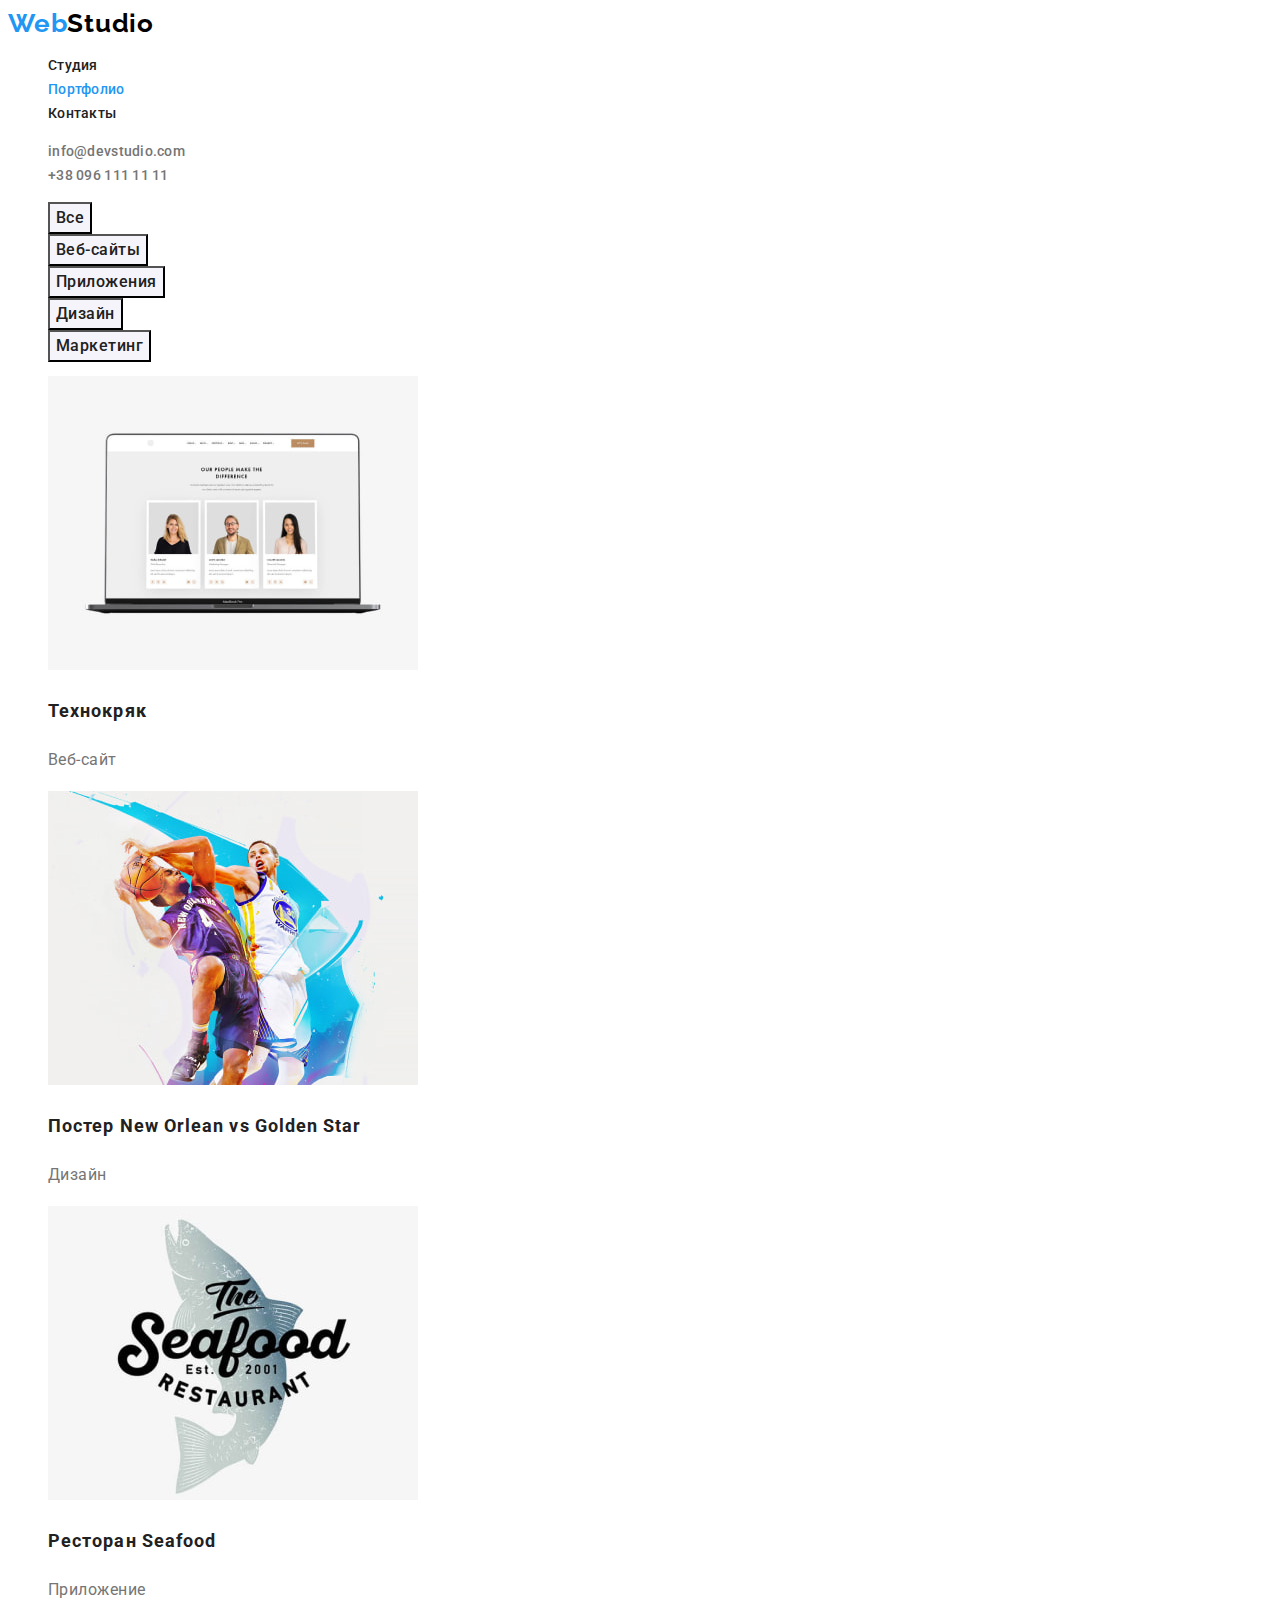
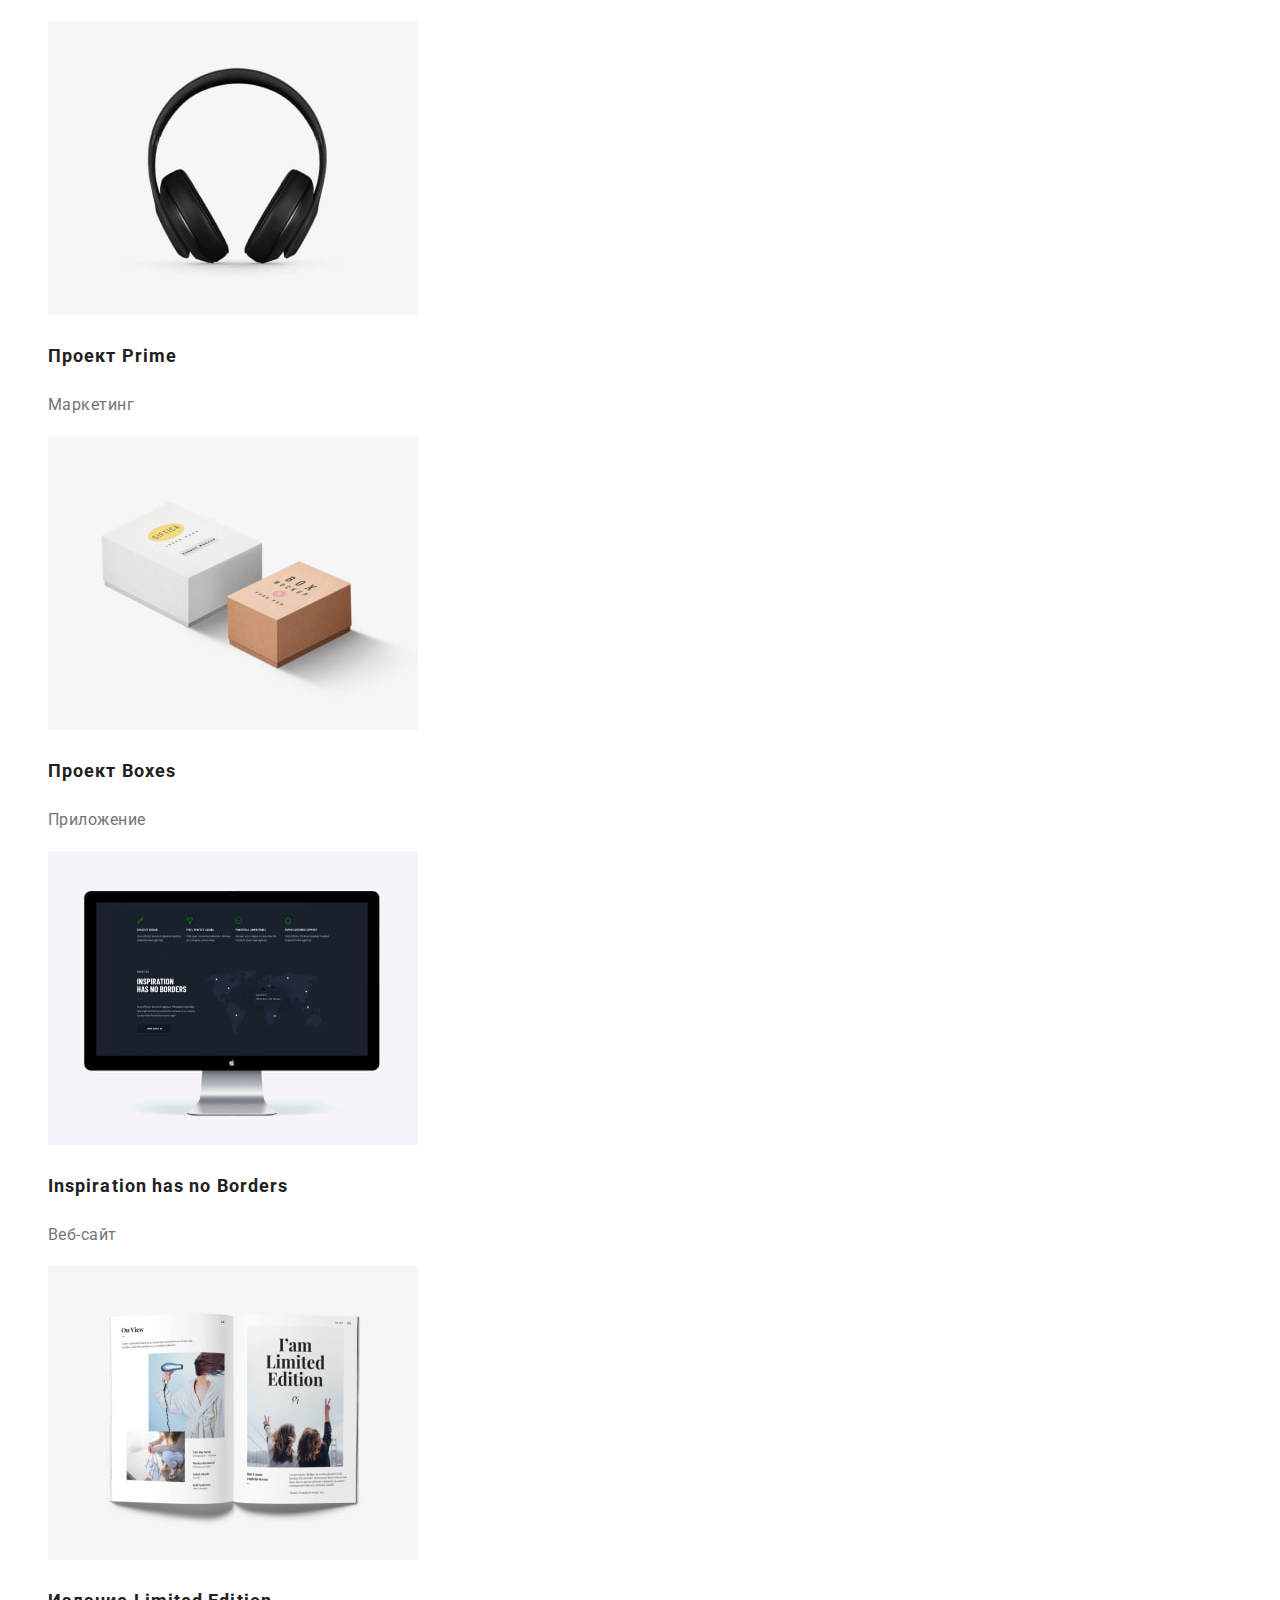
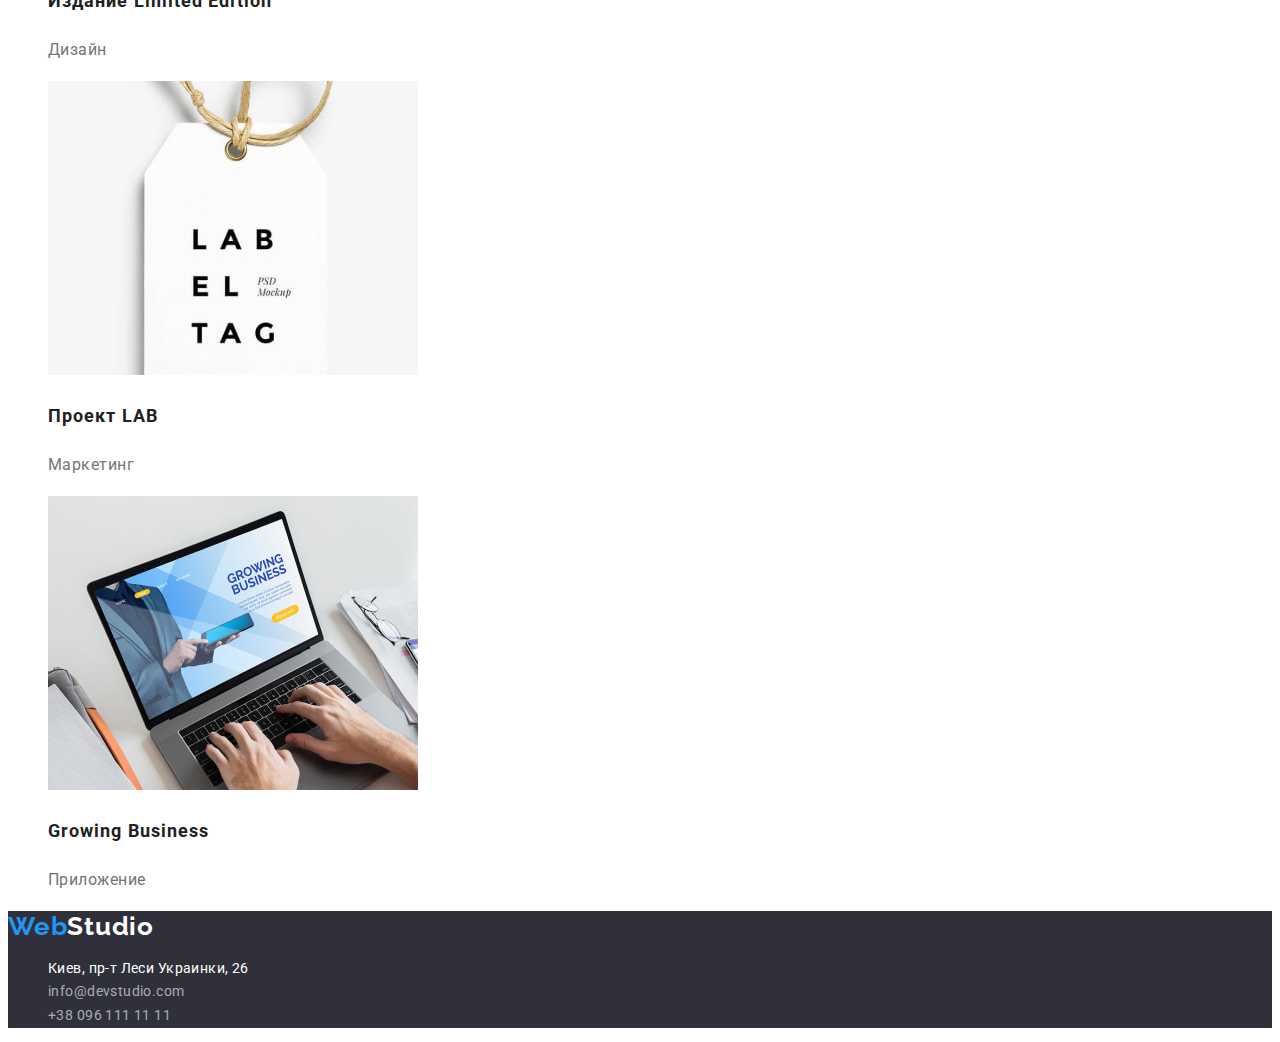
==== portfolio.html @ 1bd4aef1 "Initial commit" ====
<!DOCTYPE html>
<html lang="ru">
  <head>
    <meta charset="UTF-8" />
    <meta http-equiv="X-UA-Compatible" content="IE=edge" />
    <meta name="viewport" content="width=device-width, initial-scale=1.0" />
    <title>WebStudio</title>

    <!-- fonts start -->
    <link rel="preconnect" href="https://fonts.googleapis.com" />
    <link rel="preconnect" href="https://fonts.gstatic.com" crossorigin />
    <link
      href="https://fonts.googleapis.com/css2?family=Raleway:wght@700&family=Roboto:wght@400;500;700;900&display=swap"
      rel="stylesheet"
    />
    <!-- fonts end -->

    <!-- styles start -->
    <link rel="stylesheet" href="./css/styles.css" />
    <!-- styles end -->
  </head>
  <body>
    <!-- Section Header -->

    <header class="page-header">
      <nav class="header-nav">
        <a class="logo link" href="./index.html" lang="en"
          >Web<span class="studio-header">Studio</span></a
        >
        <ul class="header-list list">
          <li><a class="header-link link" href="./index.html">Студия</a></li>
          <li><a class="header-link current link" href="#">Портфолио</a></li>
          <li><a class="header-link link" href="">Контакты</a></li>
        </ul>
      </nav>
      <ul class="contacts list">
        <li>
          <a class="contacts-header link" href="mailto:info@devstudio.com">info@devstudio.com</a>
        </li>
        <li><a class="contacts-header link" href="tel:+380961111111">+38 096 111 11 11</a></li>
      </ul>
    </header>

    <!-- Main -->

    <main>
      <section class="section-portfolio">
        <h1 class="portfolio-title" hidden>Portfolio</h1>
        <ul class="list">
          <li><button class="portfolio-btn link" type="button">Все</button></li>
          <li><button class="portfolio-btn link" type="button">Веб-сайты</button></li>
          <li><button class="portfolio-btn link" type="button">Приложения</button></li>
          <li><button class="portfolio-btn link" type="button">Дизайн</button></li>
          <li><button class="portfolio-btn link" type="button">Маркетинг</button></li>
        </ul>
        <ul class="list">
          <li>
            <a class="link list" href="" target="_blank" rel="noopener noreferrer">
              <img  
                src="./images/portfolio/portfolio-1.jpg"
                alt="ноутбук с открытым веб-сайтом на котором изображено портфолио трех людей"
                width="370"
                height="294"
              />
              <h2 class="project-name">Технокряк</h2>
              <p class="project-type">Веб-сайт</p>
            </a>
          </li>
          <li>
            <a class="link" href="" target="_blank" rel="noopener noreferrer">
              <img
                src="./images/portfolio/portfolio-2.jpg"
                alt="два игрока в баскетбол: один из команди голден стейт, второй из команды нью орлеан"
              />
              <h2 class="project-name">Постер <span lang="en">New Orlean vs Golden Star</span></h2>
              <p class="project-type" >Дизайн</p>
            </a>
          </li>
          <li>
            <a class="link" href="" target="_blank" rel="noopener noreferrer">
              <img
                src="./images/portfolio/portfolio-3.jpg"
                alt="емблема ресторана сифуд - это рыбы с нанесеной на ней надписью сифуд и датой создания ресторана - 2001 год"
                width="370"
                height="294"
              />
              <h2 class="project-name">Ресторан <span lang="en">Seafood</span></h2>
              <p class="project-type" >Приложение</p>
            </a>
          </li>
          <li>
            <a class="link" href="" target="_blank" rel="noopener noreferrer">
              <img src="./images/portfolio/portfolio-4.jpg" alt="черные наушники закрытого типа" />
              <h2 class="project-name">Проект <span lang="en">Prime</span></h2>
              <p class="project-type" >Маркетинг</p>
            </a>
          </li>
          <li>
            <a class="link" href="">
              <img
                src="./images/portfolio/portfolio-5.jpg"
                alt="две корбки разных размеров с надписью: коробка поменьше - коричневого цвета, коробка побольше - белового цвета"
                width="370"
                height="294"
              />
              <h2 class="project-name">Проект <span lang="en">Boxes</span></h2>
              <p class="project-type" >Приложение</p>
            </a>
          </li>
          <li>
            <a class="link" href="" target="_blank" rel="noopener noreferrer">
              <img
                src="./images/portfolio/portfolio-6.jpg"
                alt="аймак с открытым веб-сайтом"
                width="370"
                height="294"
              />
              <h2 class="project-name" lang="en">Inspiration has no Borders</h2>
              <p class="project-type" >Веб-сайт</p>
            </a>
          </li>
          <li>
            <a class="link" href="" target="_blank" rel="noopener noreferrer">
              <img
                src="./images/portfolio/portfolio-7.jpg"
                alt="разворот кники на которой есть текст и картинки"
                width="370"
                height="294"
              />
              <h2 class="project-name">Издание <span lang="en">Limited Edition</span></h2>
              <p class="project-type" >Дизайн</p>
            </a>
          </li>
          <li>
            <a class="link" href="" target="_blank" rel="noopener noreferrer">
              <img src="./images/portfolio/portfolio-8.jpg" alt="лейбл" width="370" height="294" />
              <h2 class="project-name">Проект <span lang="en">LAB</span></h2>
              <p class="project-type" >Маркетинг</p>
            </a>
          </li>
          <li>
            <a class="link" href="" target="_blank" rel="noopener noreferrer">
              <img
                src="./images/portfolio/portfolio-9.jpg"
                alt="человек работает на ноутбуке с открытым веб-сайтом"
                width="370"
                height="294"
              />
              <h2 class="project-name" lang="en">Growing Business</h2>
              <p class="project-type" >Приложение</p>
            </a>
          </li>
        </ul>
      </section>
    </main>

    <!--Section Footer -->

    <footer class="page-footer">
      <a class="logo link" href="./index.html">Web<span class="studio-footer">Studio</span></a>
      <address class="company-address">
        <ul class="list">
          <li>
            <a
              class="main-address contacts-footer link"
              href="https://goo.gl/maps/qAztw9pVadm1YtcE8"
              target="_blank"
              rel="noopener noreferrer"
              >Киев, пр-т Леси Украинки, 26</a
            >
          </li>
          <li>
            <a class="contacts-footer link" href="mailto:info@devstudio.com">info@devstudio.com</a>
          </li>
          <li><a class="contacts-footer link" href="tel:+380961111111">+38 096 111 11 11</a></li>
        </ul>
      </address>
    </footer>
  </body>
</html>
---- css/styles.css ----
:root{

    /* fonts */

    --main-font: "Roboto";
    --secondary-font: "Raleway";

    /* text colors */

    --primary-text-color:#757575;
    --secondary-text-color: #212121;
    --decoration-text-color:#2196F3;
    --studio-header-color:#000000;
    --light-text-color:#ffffff;
    --contacts-text-color:rgba(255, 255, 255, 0.6);
    
    /* background colors */
    --main-ligt-bg-color: #ffffff;
    --main-darck-bg-color:#2F303A;
    --btn-bg-color: #2196F3;
    --hover-btn-bg-color: #188CE8;
    --secondary-bg-color:#F5F4FA;

     /* others */
   
}

body {
    font-family: var(--main-font), sans-serif;
    font-size: 14px;
    line-height: 1.71;
    color: var(--primary-text-color);
    }

/* common styles start */

.link {
    text-decoration: none;
}

.list {
    list-style: none;
}

.company-address{
    font-style: inherit;
}

/* common styles end */

/* Section Header */

.logo {
    font-family: var(--secondary-font), sans-serif;
    font-weight: 700;
    font-size: 26px;
    line-height: 1.19;      
    letter-spacing: 0.03em; 
    color: var(--decoration-text-color);
}

.studio-header {
    color: var(--studio-header-color);
}

.header-link{
    font-weight: 500;
    line-height: 1.14;
    letter-spacing: 0.02em;
    color: var(--secondary-text-color);
}

.current {
    color: var(--decoration-text-color);
}

.header-link:hover,
.header-link:focus{
    color: var(--decoration-text-color);
}

.contacts-header {
    font-weight: 500;
    line-height: 1.19;
    letter-spacing: 0.02em;
    color: inherit;
}

.contacts-header:hover,
.contacts-header:focus{
    color: var(--decoration-text-color);
}

/* Section Hero */

.hero {
    background-color: var(--main-darck-bg-color);
}

.hero-title {
    font-weight: 900;
    font-size: 44px;
    line-height: 1.36;
    text-align: center;
    letter-spacing: 0.06em;
    text-transform: uppercase;
    color: var(--light-text-color)
    }

.hero-btn {
    font-family: inherit;
    font-weight: 700;
    font-size: 16px;
    line-height: 1.88;
    display: flex;
    letter-spacing: 0.06em;
    color: var(--light-text-color);
    background-color: var(--btn-bg-color);
    cursor: pointer;
}

.hero-btn:hover,
.hero-btn:focus {
    background-color: var(--hover-btn-bg-color);
}

/* Sections */

.section-title {
    font-weight: 700;
    font-size: 36px;
    line-height: 1.17;
    text-align: center;
    letter-spacing: 0.03em;
    color: var(--secondary-text-color);
}

/* Sections Feature */

.feature-title {
    font-weight: 700;
    font-size: inherit;
    line-height: 1.14;
    letter-spacing: 0.03em;
    text-transform: uppercase;
    color: var(--secondary-text-color);
}

.feature-description {
    letter-spacing: 0.03em;
}

/* Secteaon Team */

.section-team {
    background-color: var(--secondary-bg-color);
}

.team-member {
    background-color: var(--main-ligt-bg-color);
}

.member-name {
    font-weight: 500;
    font-size: 16px;
    line-height: 1.19;  
    text-align: center;
    letter-spacing: 0.03em;
    color: var(--secondary-text-color);
}

.member-position {
    font-size: 16px;
    line-height: 1.19;
    text-align: center;
    letter-spacing: 0.03em;
}

/* Section Portfolio */

.portfolio-btn {
    font-family: inherit;
    font-weight: 500;
    font-size: 16px;
    line-height: 1.63;
    text-align: center;
    letter-spacing: 0.03em;
    color: var(--secondary-text-color);
    background-color: var(--secondary-bg-color);
    cursor: pointer;
}

.portfolio-btn:hover,
.portfolio-btn:focus {
    color: var(--light-text-color);
    background-color: var(--btn-bg-color);
}

.project-name{
    font-weight: 700;
    font-size: 18px;
    line-height: 2.0;
    letter-spacing: 0.06em;
    color: var(--secondary-text-color);
}

.project-type {
    font-size: 16px;
    line-height: 1.88;     
    letter-spacing: 0.03em;
    color: var(--primary-text-color);
    }




/* Section Footer */

.page-footer{
background-color: var(--main-darck-bg-color);
}

.studio-footer {
    color: var(--light-text-color);
}

.list .main-address{
    color: var(--light-text-color);
}

.contacts-footer{
    letter-spacing: 0.03em;
    color: var(--contacts-text-color);
}

.contacts-footer:hover,
.contacts-footer:focus{
    color: var(--decoration-text-color);
}
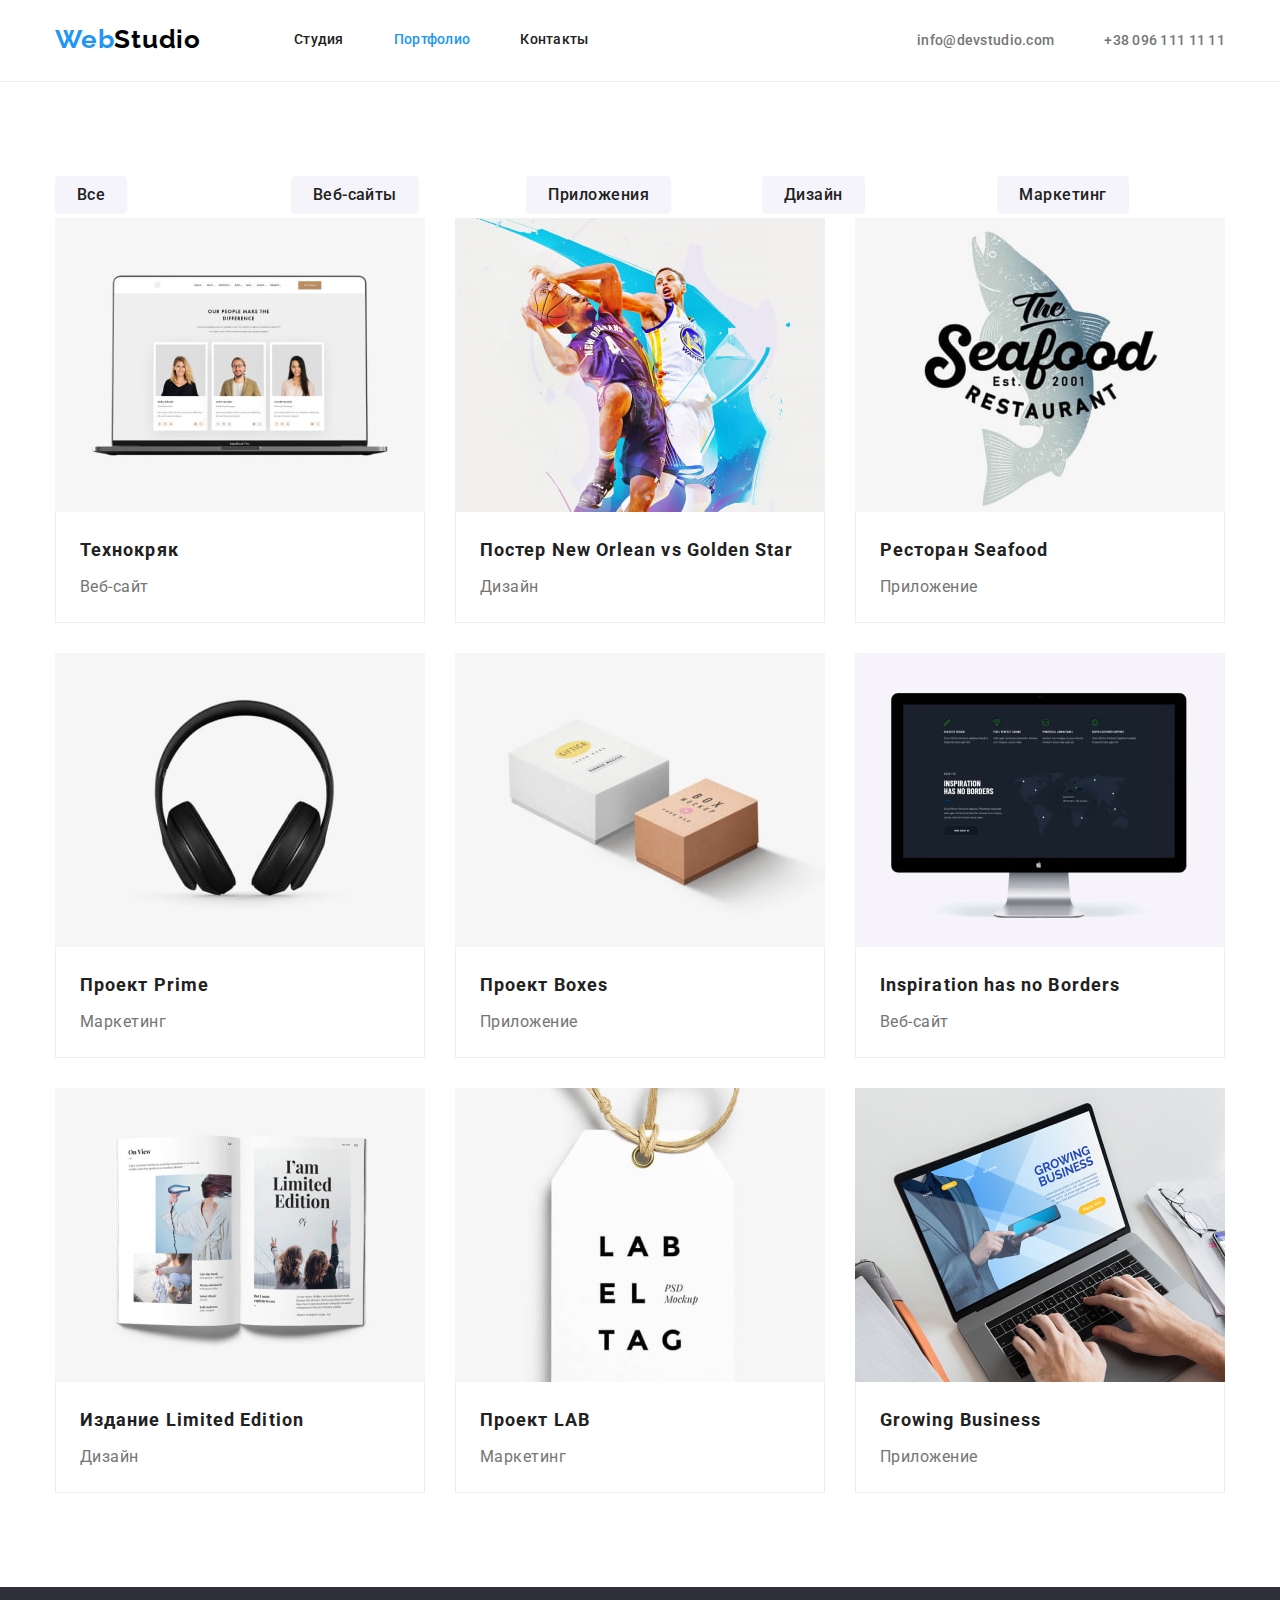
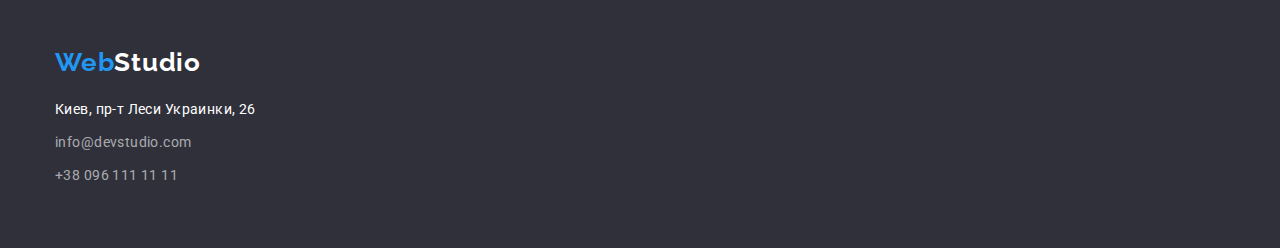
==== commit ff6d80dd: "стилізував блоки веб-сторінок" ====
--- a/portfolio.html
+++ b/portfolio.html
@@ -15,6 +15,15 @@
     />
     <!-- fonts end -->
 
+    <!-- normalize styles start -->
+
+    <link
+      rel="stylesheet"
+      href="https://cdnjs.cloudflare.com/ajax/libs/modern-normalize/1.1.0/modern-normalize.min.css"
+    />
+
+    <!-- normalize styles end-->
+
     <!-- styles start -->
     <link rel="stylesheet" href="./css/styles.css" />
     <!-- styles end -->
@@ -23,158 +32,223 @@
     <!-- Section Header -->
 
     <header class="page-header">
-      <nav class="header-nav">
-        <a class="logo link" href="./index.html" lang="en"
-          >Web<span class="studio-header">Studio</span></a
-        >
-        <ul class="header-list list">
-          <li><a class="header-link link" href="./index.html">Студия</a></li>
-          <li><a class="header-link current link" href="#">Портфолио</a></li>
-          <li><a class="header-link link" href="">Контакты</a></li>
-        </ul>
-      </nav>
-      <ul class="contacts list">
-        <li>
-          <a class="contacts-header link" href="mailto:info@devstudio.com">info@devstudio.com</a>
-        </li>
-        <li><a class="contacts-header link" href="tel:+380961111111">+38 096 111 11 11</a></li>
-      </ul>
-    </header>
-
-    <!-- Main -->
-
-    <main>
-      <section class="section-portfolio">
-        <h1 class="portfolio-title" hidden>Portfolio</h1>
-        <ul class="list">
-          <li><button class="portfolio-btn link" type="button">Все</button></li>
-          <li><button class="portfolio-btn link" type="button">Веб-сайты</button></li>
-          <li><button class="portfolio-btn link" type="button">Приложения</button></li>
-          <li><button class="portfolio-btn link" type="button">Дизайн</button></li>
-          <li><button class="portfolio-btn link" type="button">Маркетинг</button></li>
-        </ul>
-        <ul class="list">
-          <li>
-            <a class="link list" href="" target="_blank" rel="noopener noreferrer">
-              <img  
-                src="./images/portfolio/portfolio-1.jpg"
-                alt="ноутбук с открытым веб-сайтом на котором изображено портфолио трех людей"
-                width="370"
-                height="294"
-              />
-              <h2 class="project-name">Технокряк</h2>
-              <p class="project-type">Веб-сайт</p>
-            </a>
+      <div class="header-container container">
+        <nav class="header-nav">
+          <a class="logo-header logo link" href="./index.html" lang="en"
+            >Web<span class="studio-header">Studio</span></a
+          >
+          <ul class="header-list list">
+            <li class="header-list-item">
+              <a class="header-link link" href="./index.html">Студия</a>
+            </li>
+            <li class="header-list-item">
+              <a class="header-link current link" href="#">Портфолио</a>
+            </li>
+            <li class="header-list-item"><a class="header-link link" href="">Контакты</a></li>
+          </ul>
+        </nav>
+        <ul class="contacts list">
+          <li class="contacts-item">
+            <a class="contacts-header link" href="mailto:info@devstudio.com">info@devstudio.com</a>
           </li>
-          <li>
-            <a class="link" href="" target="_blank" rel="noopener noreferrer">
-              <img
-                src="./images/portfolio/portfolio-2.jpg"
-                alt="два игрока в баскетбол: один из команди голден стейт, второй из команды нью орлеан"
-              />
-              <h2 class="project-name">Постер <span lang="en">New Orlean vs Golden Star</span></h2>
-              <p class="project-type" >Дизайн</p>
-            </a>
-          </li>
-          <li>
-            <a class="link" href="" target="_blank" rel="noopener noreferrer">
-              <img
-                src="./images/portfolio/portfolio-3.jpg"
-                alt="емблема ресторана сифуд - это рыбы с нанесеной на ней надписью сифуд и датой создания ресторана - 2001 год"
-                width="370"
-                height="294"
-              />
-              <h2 class="project-name">Ресторан <span lang="en">Seafood</span></h2>
-              <p class="project-type" >Приложение</p>
-            </a>
-          </li>
-          <li>
-            <a class="link" href="" target="_blank" rel="noopener noreferrer">
-              <img src="./images/portfolio/portfolio-4.jpg" alt="черные наушники закрытого типа" />
-              <h2 class="project-name">Проект <span lang="en">Prime</span></h2>
-              <p class="project-type" >Маркетинг</p>
-            </a>
-          </li>
-          <li>
-            <a class="link" href="">
-              <img
-                src="./images/portfolio/portfolio-5.jpg"
-                alt="две корбки разных размеров с надписью: коробка поменьше - коричневого цвета, коробка побольше - белового цвета"
-                width="370"
-                height="294"
-              />
-              <h2 class="project-name">Проект <span lang="en">Boxes</span></h2>
-              <p class="project-type" >Приложение</p>
-            </a>
-          </li>
-          <li>
-            <a class="link" href="" target="_blank" rel="noopener noreferrer">
-              <img
-                src="./images/portfolio/portfolio-6.jpg"
-                alt="аймак с открытым веб-сайтом"
-                width="370"
-                height="294"
-              />
-              <h2 class="project-name" lang="en">Inspiration has no Borders</h2>
-              <p class="project-type" >Веб-сайт</p>
-            </a>
-          </li>
-          <li>
-            <a class="link" href="" target="_blank" rel="noopener noreferrer">
-              <img
-                src="./images/portfolio/portfolio-7.jpg"
-                alt="разворот кники на которой есть текст и картинки"
-                width="370"
-                height="294"
-              />
-              <h2 class="project-name">Издание <span lang="en">Limited Edition</span></h2>
-              <p class="project-type" >Дизайн</p>
-            </a>
-          </li>
-          <li>
-            <a class="link" href="" target="_blank" rel="noopener noreferrer">
-              <img src="./images/portfolio/portfolio-8.jpg" alt="лейбл" width="370" height="294" />
-              <h2 class="project-name">Проект <span lang="en">LAB</span></h2>
-              <p class="project-type" >Маркетинг</p>
-            </a>
-          </li>
-          <li>
-            <a class="link" href="" target="_blank" rel="noopener noreferrer">
-              <img
-                src="./images/portfolio/portfolio-9.jpg"
-                alt="человек работает на ноутбуке с открытым веб-сайтом"
-                width="370"
-                height="294"
-              />
-              <h2 class="project-name" lang="en">Growing Business</h2>
-              <p class="project-type" >Приложение</p>
-            </a>
+          <li class="contacts-item">
+            <a class="contacts-header link" href="tel:+380961111111">+38 096 111 11 11</a>
           </li>
         </ul>
+      </div>
+    </header>
+
+    <!-- Main -->
+
+    <main>
+      <section class="section section-portfolio">
+        <div class="container">
+          <h1 class="portfolio-title visually-hidden">Portfolio</h1>
+          <ul class="portfolio-btn-list card-set list">
+            <li class="btn-item card-set-item">
+              <button class="portfolio-btn link" type="button">Все</button>
+            </li>
+            <li class="btn-item card-set-item">
+              <button class="portfolio-btn link" type="button">Веб-сайты</button>
+            </li>
+            <li class="btn-item card-set-item">
+              <button class="portfolio-btn link" type="button">Приложения</button>
+            </li>
+            <li class="btn-item card-set-item">
+              <button class="portfolio-btn link" type="button">Дизайн</button>
+            </li>
+            <li class="btn-item card-set-item">
+              <button class="portfolio-btn link" type="button">Маркетинг</button>
+            </li>
+          </ul>
+          <ul class="portfolio-list card-set list">
+            <li class="card-set-item">
+              <a class="link list" href="" target="_blank" rel="noopener noreferrer">
+                <img
+                  class="porfolio-img"
+                  src="./images/portfolio/portfolio-1.jpg"
+                  alt="ноутбук с открытым веб-сайтом на котором изображено портфолио трех людей"
+                  width="370"
+                  height="294"
+                />
+                <div class="project">
+                  <h2 class="project-name">Технокряк</h2>
+                  <p class="project-type">Веб-сайт</p>
+                </div>
+              </a>
+            </li>
+            <li class="card-set-item">
+              <a class="link" href="" target="_blank" rel="noopener noreferrer">
+                <img
+                  class="porfolio-img"
+                  src="./images/portfolio/portfolio-2.jpg"
+                  alt="два игрока в баскетбол: один из команди голден стейт, второй из команды нью орлеан"
+                />
+                <div class="project">
+                  <h2 class="project-name">
+                    Постер <span lang="en">New Orlean vs Golden Star</span>
+                  </h2>
+                  <p class="project-type">Дизайн</p>
+                </div>
+              </a>
+            </li>
+            <li class="card-set-item">
+              <a class="link" href="" target="_blank" rel="noopener noreferrer">
+                <img
+                  class="porfolio-img"
+                  src="./images/portfolio/portfolio-3.jpg"
+                  alt="емблема ресторана сифуд - это рыбы с нанесеной на ней надписью сифуд и датой создания ресторана - 2001 год"
+                  width="370"
+                  height="294"
+                />
+                <div class="project">
+                  <h2 class="project-name">Ресторан <span lang="en">Seafood</span></h2>
+                  <p class="project-type">Приложение</p>
+                </div>
+              </a>
+            </li>
+            <li class="card-set-item">
+              <a class="link" href="" target="_blank" rel="noopener noreferrer">
+                <img
+                  class="porfolio-img"
+                  src="./images/portfolio/portfolio-4.jpg"
+                  alt="черные наушники закрытого типа"
+                />
+                <div class="project">
+                  <h2 class="project-name">Проект <span lang="en">Prime</span></h2>
+                  <p class="project-type">Маркетинг</p>
+                </div>
+              </a>
+            </li>
+            <li class="card-set-item">
+              <a class="link" href="">
+                <img
+                  class="porfolio-img"
+                  src="./images/portfolio/portfolio-5.jpg"
+                  alt="две корбки разных размеров с надписью: коробка поменьше - коричневого цвета, коробка побольше - белового цвета"
+                  width="370"
+                  height="294"
+                />
+                <div class="project">
+                  <h2 class="project-name">Проект <span lang="en">Boxes</span></h2>
+                  <p class="project-type">Приложение</p>
+                </div>
+              </a>
+            </li>
+            <li class="card-set-item">
+              <a class="link" href="" target="_blank" rel="noopener noreferrer">
+                <img
+                  class="porfolio-img"
+                  src="./images/portfolio/portfolio-6.jpg"
+                  alt="аймак с открытым веб-сайтом"
+                  width="370"
+                  height="294"
+                />
+                <div class="project">
+                  <h2 class="project-name" lang="en">Inspiration has no Borders</h2>
+                  <p class="project-type">Веб-сайт</p>
+                </div>
+              </a>
+            </li>
+            <li class="card-set-item">
+              <a class="link" href="" target="_blank" rel="noopener noreferrer">
+                <img
+                  class="porfolio-img"
+                  src="./images/portfolio/portfolio-7.jpg"
+                  alt="разворот кники на которой есть текст и картинки"
+                  width="370"
+                  height="294"
+                />
+                <div class="project">
+                  <h2 class="project-name">Издание <span lang="en">Limited Edition</span></h2>
+                  <p class="project-type">Дизайн</p>
+                </div>
+              </a>
+            </li>
+            <li class="card-set-item">
+              <a class="link" href="" target="_blank" rel="noopener noreferrer">
+                <img
+                  class="porfolio-img"
+                  src="./images/portfolio/portfolio-8.jpg"
+                  alt="лейбл"
+                  width="370"
+                  height="294"
+                />
+                <div class="project">
+                  <h2 class="project-name">Проект <span lang="en">LAB</span></h2>
+                  <p class="project-type">Маркетинг</p>
+                </div>
+              </a>
+            </li>
+            <li class="card-set-item">
+              <a class="link" href="" target="_blank" rel="noopener noreferrer">
+                <img
+                  class="porfolio-img"
+                  src="./images/portfolio/portfolio-9.jpg"
+                  alt="человек работает на ноутбуке с открытым веб-сайтом"
+                  width="370"
+                  height="294"
+                />
+                <div class="project">
+                  <h2 class="project-name" lang="en">Growing Business</h2>
+                <p class="project-type">Приложение</p>
+                </div>
+              </a>
+            </li>
+          </ul>
+        </div>
       </section>
     </main>
 
     <!--Section Footer -->
 
     <footer class="page-footer">
-      <a class="logo link" href="./index.html">Web<span class="studio-footer">Studio</span></a>
-      <address class="company-address">
-        <ul class="list">
-          <li>
-            <a
-              class="main-address contacts-footer link"
-              href="https://goo.gl/maps/qAztw9pVadm1YtcE8"
-              target="_blank"
-              rel="noopener noreferrer"
-              >Киев, пр-т Леси Украинки, 26</a
-            >
-          </li>
-          <li>
-            <a class="contacts-footer link" href="mailto:info@devstudio.com">info@devstudio.com</a>
-          </li>
-          <li><a class="contacts-footer link" href="tel:+380961111111">+38 096 111 11 11</a></li>
-        </ul>
-      </address>
+      <div class="container container-footer">
+        <a class="logo-footer logo link" href="./index.html"
+          >Web<span class="studio-footer">Studio</span></a
+        >
+        <address class="company-address">
+          <ul class="list">
+            <li class="contact-item">
+              <a
+                class="main-address contacts-footer link"
+                href="https://goo.gl/maps/qAztw9pVadm1YtcE8"
+                target="_blank"
+                rel="noopener noreferrer"
+                >Киев, пр-т Леси Украинки, 26</a
+              >
+            </li>
+            <li class="contact-item">
+              <a class="contacts-footer link" href="mailto:info@devstudio.com"
+                >info@devstudio.com</a
+              >
+            </li>
+            <li class="contact-item">
+              <a class="contacts-footer link" href="tel:+380961111111">+38 096 111 11 11</a>
+            </li>
+          </ul>
+        </address>
+      </div>
     </footer>
   </body>
 </html>
--- a/css/styles.css
+++ b/css/styles.css
@@ -15,13 +15,22 @@
     --contacts-text-color:rgba(255, 255, 255, 0.6);
     
     /* background colors */
+
     --main-ligt-bg-color: #ffffff;
     --main-darck-bg-color:#2F303A;
     --btn-bg-color: #2196F3;
     --hover-btn-bg-color: #188CE8;
     --secondary-bg-color:#F5F4FA;
 
+    /* border colors */
+
+    --main-brd-color: #ECECEC;
+    --card-brd-color: #EEEEEE;
+
      /* others */
+
+    --items: 4;
+    --indent: 30px;
    
 }
 
@@ -32,7 +41,33 @@
     color: var(--primary-text-color);
     }
 
+
+/* reset */
+h1,
+h2,
+h3,
+p{
+    margin: 0;
+}
+
+img {
+    display: block;
+    max-width: 100%;
+    height: auto;
+}
+
 /* common styles start */
+
+.container {
+    width: 1200px;
+    padding-left: 15px;
+    padding-right: 15px;
+    margin-left: auto;
+    margin-right: auto;
+    
+
+    /* outline: 1px solid red; */
+}
 
 .link {
     text-decoration: none;
@@ -40,6 +75,8 @@
 
 .list {
     list-style: none;
+    margin: 0;
+    padding: 0;
 }
 
 .company-address{
@@ -48,7 +85,49 @@
 
 /* common styles end */
 
+/* Cітка із застосуванням flex-box */
+
+.card-set {
+    display: flex;
+    flex-wrap: wrap;
+    margin: calc(-1 * var(--indent) / 2);
+}
+
+.card-set-item {
+    flex-basis: calc((100% - var(--indent) * var(--items)) / var(--items));
+    margin: calc(var(--indent) / 2);
+}
+
+
+
+
+/* other */
+
+.visually-hidden {
+    position: absolute;
+    width: 1px;
+    height: 1px;
+    margin: -1px;
+    border: 0;
+    padding: 0;
+    white-space: nowrap;
+    clip-path: inset(100%);
+    clip: rect(0 0 0 0);
+    overflow: hidden;
+}
+
 /* Section Header */
+
+.page-header{
+    border-bottom: 1px solid var(--main-brd-color);
+    /* background-color: tomato; */
+}
+
+.header-container,
+.header-nav{
+    display: flex;
+    align-items: center;
+}
 
 .logo {
     font-family: var(--secondary-font), sans-serif;
@@ -59,16 +138,37 @@
     color: var(--decoration-text-color);
 }
 
+.logo-header{
+    padding-top: 24px;
+    padding-bottom: 25px;
+    margin-right: 93px;
+}
+
 .studio-header {
     color: var(--studio-header-color);
 }
 
+.header-list {
+    display: flex;
+}
+
 .header-link{
+    display: block;
+    padding-top: 32px;
+    padding-bottom: 32px;
+
     font-weight: 500;
     line-height: 1.14;
     letter-spacing: 0.02em;
     color: var(--secondary-text-color);
-}
+
+    /* outline: 1px solid blue;
+    background-color: teal; */
+}
+
+.header-list-item:not(:last-child){
+    margin-right: 50px;
+} 
 
 .current {
     color: var(--decoration-text-color);
@@ -79,11 +179,28 @@
     color: var(--decoration-text-color);
 }
 
+.contacts{
+    display: flex;
+    margin-left: auto;
+
+}
+
+.contacts-item:not(:last-child){
+    margin-right: 50px;
+}
+
 .contacts-header {
+    display: block;
+    padding-top: 32px;
+    padding-bottom: 32px;
+
     font-weight: 500;
     line-height: 1.19;
     letter-spacing: 0.02em;
     color: inherit;
+
+    /* outline: 1px solid blue;
+    background-color: white; */
 }
 
 .contacts-header:hover,
@@ -98,6 +215,8 @@
 }
 
 .hero-title {
+    margin-bottom: 30px;
+    
     font-weight: 900;
     font-size: 44px;
     line-height: 1.36;
@@ -108,12 +227,20 @@
     }
 
 .hero-btn {
+    margin-right: auto;
+    margin-left: auto;
+    padding: 10px 32px;
+
+
     font-family: inherit;
     font-weight: 700;
     font-size: 16px;
     line-height: 1.88;
     display: flex;
     letter-spacing: 0.06em;
+    box-shadow: 0px 4px 4px rgba(0, 0, 0, 0.15);
+    border: none;    
+    border-radius: 4px;
     color: var(--light-text-color);
     background-color: var(--btn-bg-color);
     cursor: pointer;
@@ -126,18 +253,36 @@
 
 /* Sections */
 
+.section {
+    padding-top: 94px;
+    padding-bottom: 94px;     
+}
+
 .section-title {
+    margin-bottom: 50px;
+
     font-weight: 700;
     font-size: 36px;
     line-height: 1.17;
     text-align: center;
     letter-spacing: 0.03em;
     color: var(--secondary-text-color);
-}
+
+    /* background-color: darkred; */
+}
+
+
 
 /* Sections Feature */
 
+.section-feature {
+    /* background-color: tomato; */
+}
+
+
 .feature-title {
+    margin-bottom: 10px;
+
     font-weight: 700;
     font-size: inherit;
     line-height: 1.14;
@@ -150,6 +295,20 @@
     letter-spacing: 0.03em;
 }
 
+/* Section Examples */
+
+.section-examples {
+    padding-top: 0;
+    /* background-color: green; */
+}
+
+.examples-item{
+    /* outline: 1px solid red; */
+}
+
+.examples-list{
+    --items: 3;
+}
 /* Secteaon Team */
 
 .section-team {
@@ -160,25 +319,55 @@
     background-color: var(--main-ligt-bg-color);
 }
 
+.member-photo{
+    margin-bottom: 30px;
+
+    /* outline: 1px solid red; */
+}
+
 .member-name {
+    margin-bottom: 10px;
+
     font-weight: 500;
     font-size: 16px;
     line-height: 1.19;  
     text-align: center;
     letter-spacing: 0.03em;
     color: var(--secondary-text-color);
+
+    /* outline: 1px solid red;
+    background-color: violet; */
 }
 
 .member-position {
+    margin-bottom: 30px;
+    
     font-size: 16px;
     line-height: 1.19;
     text-align: center;
     letter-spacing: 0.03em;
+
+    /* outline: 1px solid red;
+    background-color: orange; */
 }
 
 /* Section Portfolio */
 
+.portfolio-btn-list{
+    flex-basis: 611px;
+    --indent: 8px;
+}
+
+.btn-item{
+    --items: 5;
+    --indent: 8px;
+}
+    
+
 .portfolio-btn {
+    padding: 6px 22px;
+    box-sizing: 0;
+
     font-family: inherit;
     font-weight: 500;
     font-size: 16px;
@@ -186,6 +375,8 @@
     text-align: center;
     letter-spacing: 0.03em;
     color: var(--secondary-text-color);
+    border-radius: 4px;
+    border:none;
     background-color: var(--secondary-bg-color);
     cursor: pointer;
 }
@@ -194,9 +385,24 @@
 .portfolio-btn:focus {
     color: var(--light-text-color);
     background-color: var(--btn-bg-color);
-}
+    box-shadow: 0px 3px 1px rgba(0, 0, 0, 0.1), 0px 1px 2px rgba(0, 0, 0, 0.08), 0px 2px 2px rgba(0, 0, 0, 0.12);
+}
+
+.portfolio-list{
+    --items: 3;
+    }
+
+.project {
+    padding: 20px 24px;
+    border: 1px solid var(--card-brd-color);
+    border-top: none;
+}
+
+
 
 .project-name{
+    margin-bottom: 4px;
+
     font-weight: 700;
     font-size: 18px;
     line-height: 2.0;
@@ -217,7 +423,24 @@
 /* Section Footer */
 
 .page-footer{
-background-color: var(--main-darck-bg-color);
+    background-color: var(--main-darck-bg-color);
+}
+
+.container-footer{
+    padding-top: 60px;
+    padding-bottom: 60px;
+}
+
+.logo-footer{
+    display: block;
+    margin-bottom: 20px;
+
+    /* background-color: tomato;
+    outline: 1px solid red; */
+}
+
+.contact-items{
+    /* outline: 1px solid red; */
 }
 
 .studio-footer {
@@ -228,9 +451,17 @@
     color: var(--light-text-color);
 }
 
-.contacts-footer{
+.contacts-footer{      
     letter-spacing: 0.03em;
     color: var(--contacts-text-color);
+}
+
+.contact-item{
+    /* background-color: lightgreen; */
+}
+
+.contact-item:not(:last-child) {
+    margin-bottom: 9px;
 }
 
 .contacts-footer:hover,
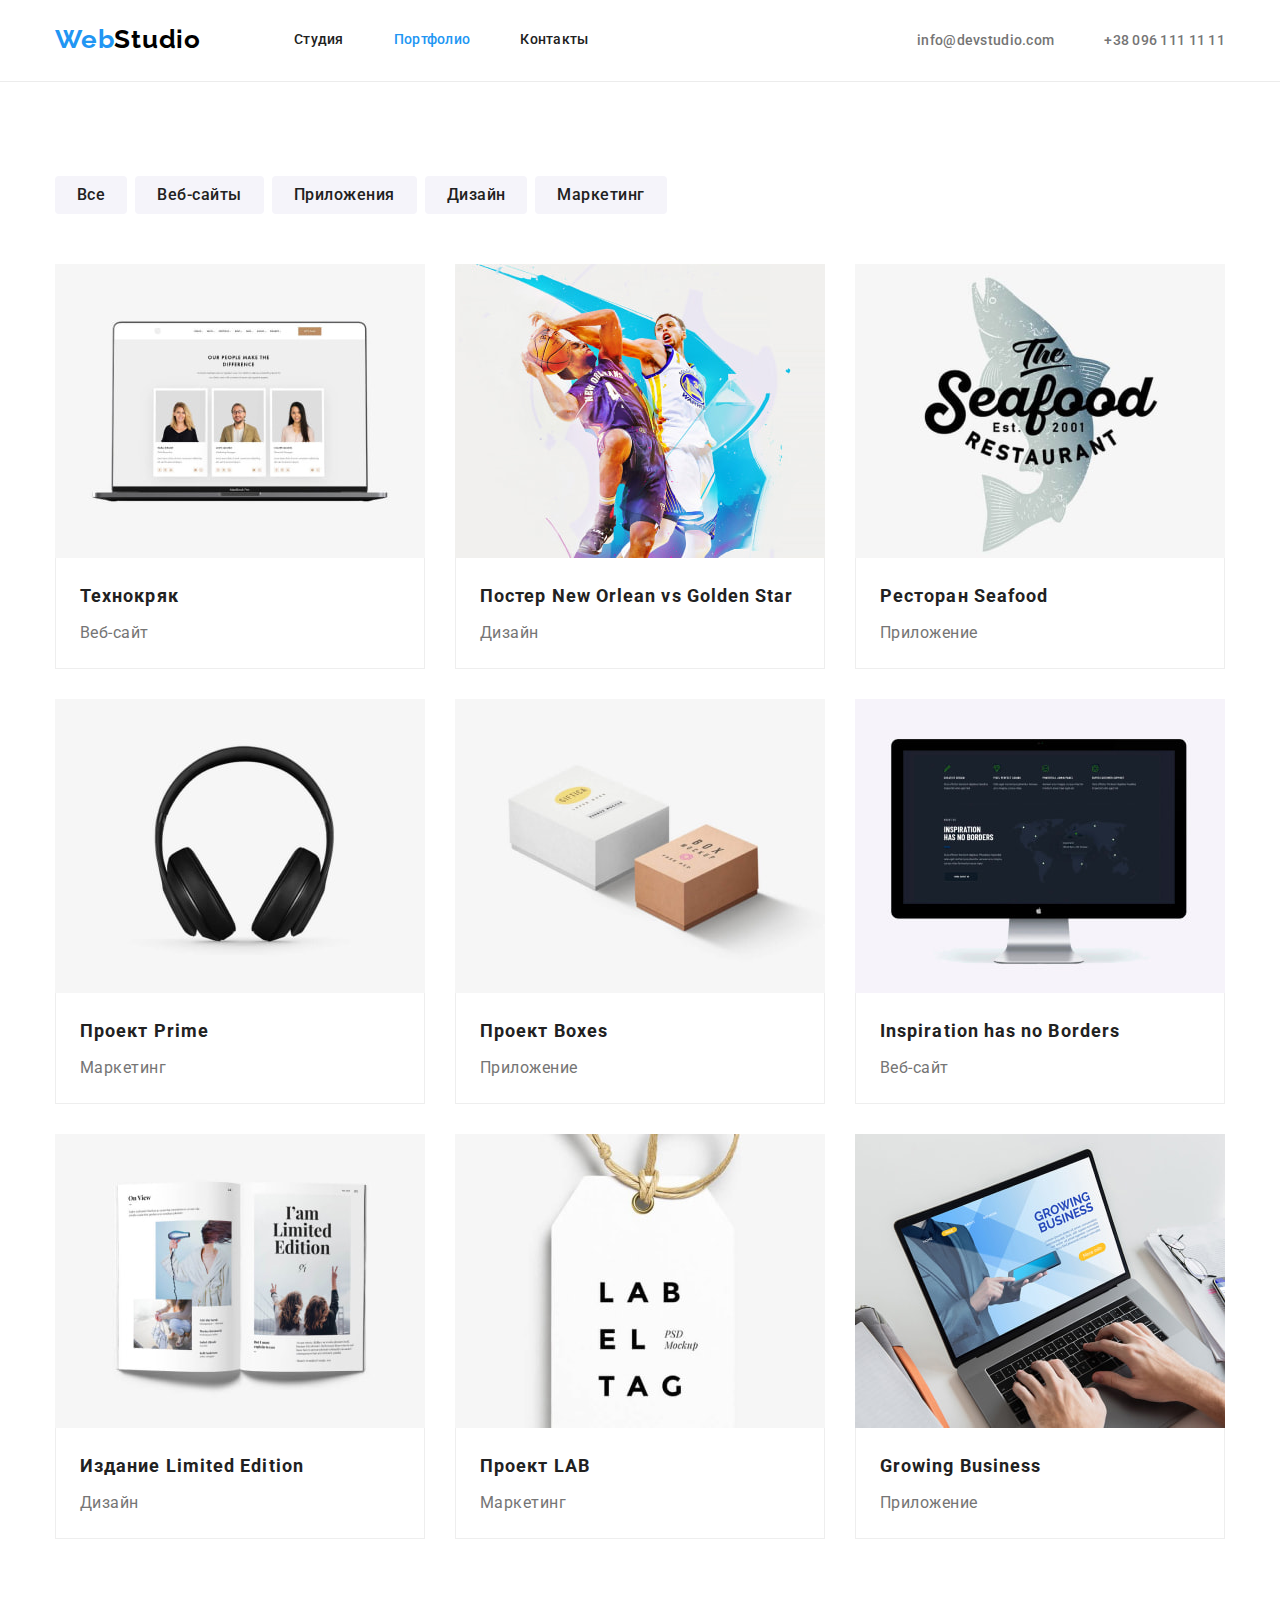
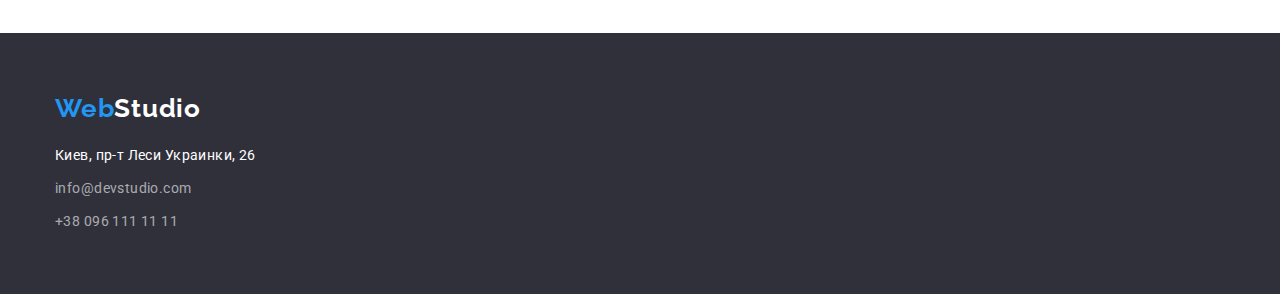
==== commit b3e42e08: "some changes" ====
--- a/portfolio.html
+++ b/portfolio.html
@@ -64,20 +64,20 @@
       <section class="section section-portfolio">
         <div class="container">
           <h1 class="portfolio-title visually-hidden">Portfolio</h1>
-          <ul class="portfolio-btn-list card-set list">
-            <li class="btn-item card-set-item">
+          <ul class="portfolio-btn-list list">
+            <li class="btn-item">
               <button class="portfolio-btn link" type="button">Все</button>
             </li>
-            <li class="btn-item card-set-item">
+            <li class="btn-item">
               <button class="portfolio-btn link" type="button">Веб-сайты</button>
             </li>
-            <li class="btn-item card-set-item">
+            <li class="btn-item">
               <button class="portfolio-btn link" type="button">Приложения</button>
             </li>
-            <li class="btn-item card-set-item">
+            <li class="btn-item">
               <button class="portfolio-btn link" type="button">Дизайн</button>
             </li>
-            <li class="btn-item card-set-item">
+            <li class="btn-item">
               <button class="portfolio-btn link" type="button">Маркетинг</button>
             </li>
           </ul>
@@ -211,7 +211,7 @@
                 />
                 <div class="project">
                   <h2 class="project-name" lang="en">Growing Business</h2>
-                <p class="project-type">Приложение</p>
+                  <p class="project-type">Приложение</p>
                 </div>
               </a>
             </li>
--- a/css/styles.css
+++ b/css/styles.css
@@ -354,19 +354,22 @@
 /* Section Portfolio */
 
 .portfolio-btn-list{
-    flex-basis: 611px;
-    --indent: 8px;
-}
-
-.btn-item{
-    --items: 5;
-    --indent: 8px;
-}
-    
+    display: flex;
+    margin-bottom: 50px;
+   
+    
+    
+    /* background-color:  teal; */
+   
+}
+
+.btn-item:not(:last-child) {
+    margin-right: 8px;
+}
 
 .portfolio-btn {
     padding: 6px 22px;
-    box-sizing: 0;
+    
 
     font-family: inherit;
     font-weight: 500;
@@ -390,6 +393,8 @@
 
 .portfolio-list{
     --items: 3;
+
+    /* background-color: tomato; */
     }
 
 .project {
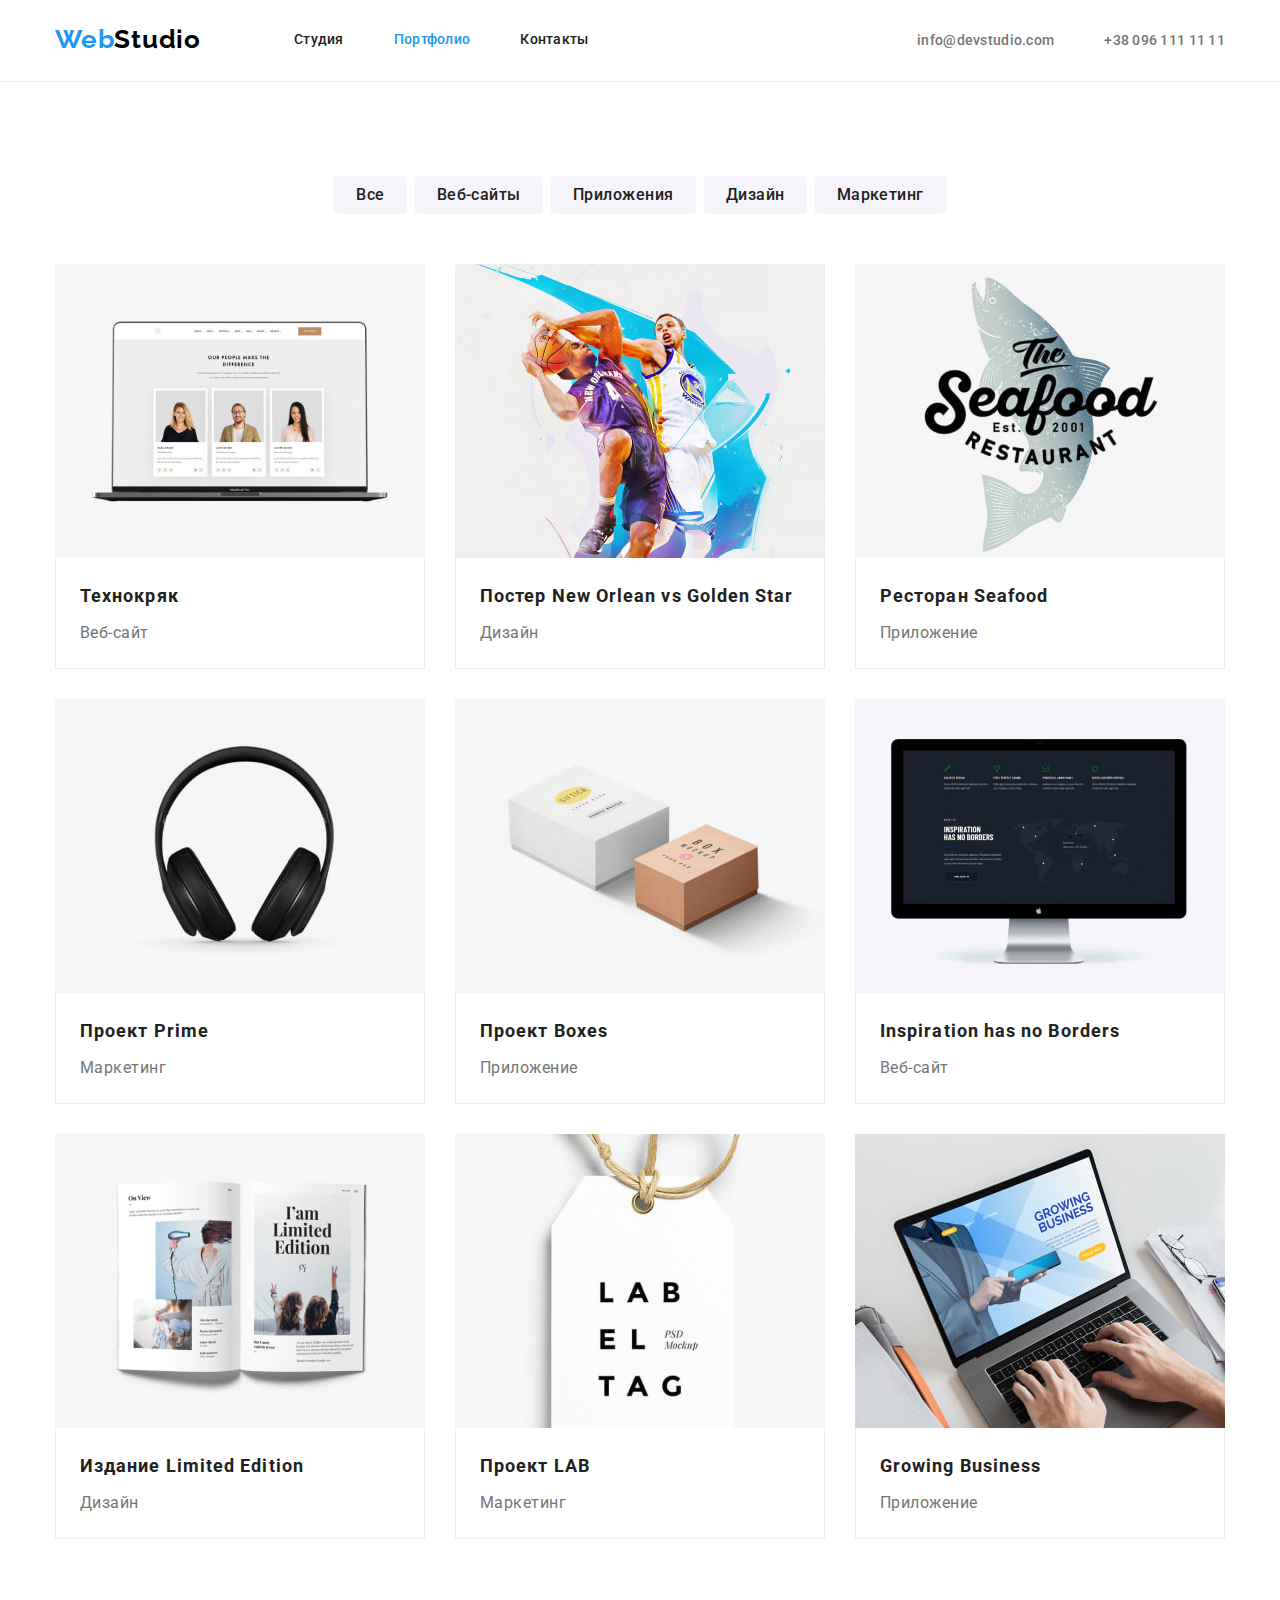
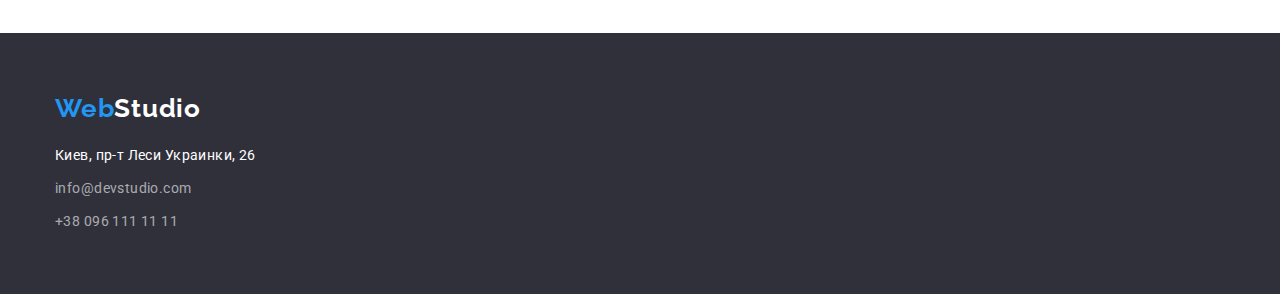
==== commit 7fbb975c: "Деякі зміни перед здачею проекту" ====
--- a/portfolio.html
+++ b/portfolio.html
@@ -64,7 +64,7 @@
       <section class="section section-portfolio">
         <div class="container">
           <h1 class="portfolio-title visually-hidden">Portfolio</h1>
-          <ul class="portfolio-btn-list list">
+          <ul class="portfolio-btn-list  list">
             <li class="btn-item">
               <button class="portfolio-btn link" type="button">Все</button>
             </li>
--- a/css/styles.css
+++ b/css/styles.css
@@ -64,9 +64,6 @@
     padding-right: 15px;
     margin-left: auto;
     margin-right: auto;
-    
-
-    /* outline: 1px solid red; */
 }
 
 .link {
@@ -120,7 +117,6 @@
 
 .page-header{
     border-bottom: 1px solid var(--main-brd-color);
-    /* background-color: tomato; */
 }
 
 .header-container,
@@ -161,9 +157,6 @@
     line-height: 1.14;
     letter-spacing: 0.02em;
     color: var(--secondary-text-color);
-
-    /* outline: 1px solid blue;
-    background-color: teal; */
 }
 
 .header-list-item:not(:last-child){
@@ -198,9 +191,6 @@
     line-height: 1.19;
     letter-spacing: 0.02em;
     color: inherit;
-
-    /* outline: 1px solid blue;
-    background-color: white; */
 }
 
 .contacts-header:hover,
@@ -211,6 +201,9 @@
 /* Section Hero */
 
 .hero {
+    padding-top: 200px;
+    padding-bottom: 200px;
+
     background-color: var(--main-darck-bg-color);
 }
 
@@ -227,6 +220,7 @@
     }
 
 .hero-btn {
+    display: block;
     margin-right: auto;
     margin-left: auto;
     padding: 10px 32px;
@@ -236,8 +230,9 @@
     font-weight: 700;
     font-size: 16px;
     line-height: 1.88;
-    display: flex;
     letter-spacing: 0.06em;
+    min-width: 200px;
+
     box-shadow: 0px 4px 4px rgba(0, 0, 0, 0.15);
     border: none;    
     border-radius: 4px;
@@ -267,18 +262,11 @@
     text-align: center;
     letter-spacing: 0.03em;
     color: var(--secondary-text-color);
-
-    /* background-color: darkred; */
 }
 
 
 
 /* Sections Feature */
-
-.section-feature {
-    /* background-color: tomato; */
-}
-
 
 .feature-title {
     margin-bottom: 10px;
@@ -299,11 +287,6 @@
 
 .section-examples {
     padding-top: 0;
-    /* background-color: green; */
-}
-
-.examples-item{
-    /* outline: 1px solid red; */
 }
 
 .examples-list{
@@ -321,8 +304,6 @@
 
 .member-photo{
     margin-bottom: 30px;
-
-    /* outline: 1px solid red; */
 }
 
 .member-name {
@@ -333,10 +314,7 @@
     line-height: 1.19;  
     text-align: center;
     letter-spacing: 0.03em;
-    color: var(--secondary-text-color);
-
-    /* outline: 1px solid red;
-    background-color: violet; */
+    color: var(--secondary-text-color);  
 }
 
 .member-position {
@@ -346,21 +324,14 @@
     line-height: 1.19;
     text-align: center;
     letter-spacing: 0.03em;
-
-    /* outline: 1px solid red;
-    background-color: orange; */
-}
+    }
 
 /* Section Portfolio */
-
 .portfolio-btn-list{
     display: flex;
-    margin-bottom: 50px;
    
-    
-    
-    /* background-color:  teal; */
-   
+    justify-content: center;
+    margin-bottom: 50px;  
 }
 
 .btn-item:not(:last-child) {
@@ -370,7 +341,6 @@
 .portfolio-btn {
     padding: 6px 22px;
     
-
     font-family: inherit;
     font-weight: 500;
     font-size: 16px;
@@ -393,9 +363,7 @@
 
 .portfolio-list{
     --items: 3;
-
-    /* background-color: tomato; */
-    }
+}
 
 .project {
     padding: 20px 24px;
@@ -420,7 +388,7 @@
     line-height: 1.88;     
     letter-spacing: 0.03em;
     color: var(--primary-text-color);
-    }
+}
 
 
 
@@ -440,12 +408,7 @@
     display: block;
     margin-bottom: 20px;
 
-    /* background-color: tomato;
-    outline: 1px solid red; */
-}
-
-.contact-items{
-    /* outline: 1px solid red; */
+    
 }
 
 .studio-footer {
@@ -459,10 +422,6 @@
 .contacts-footer{      
     letter-spacing: 0.03em;
     color: var(--contacts-text-color);
-}
-
-.contact-item{
-    /* background-color: lightgreen; */
 }
 
 .contact-item:not(:last-child) {
